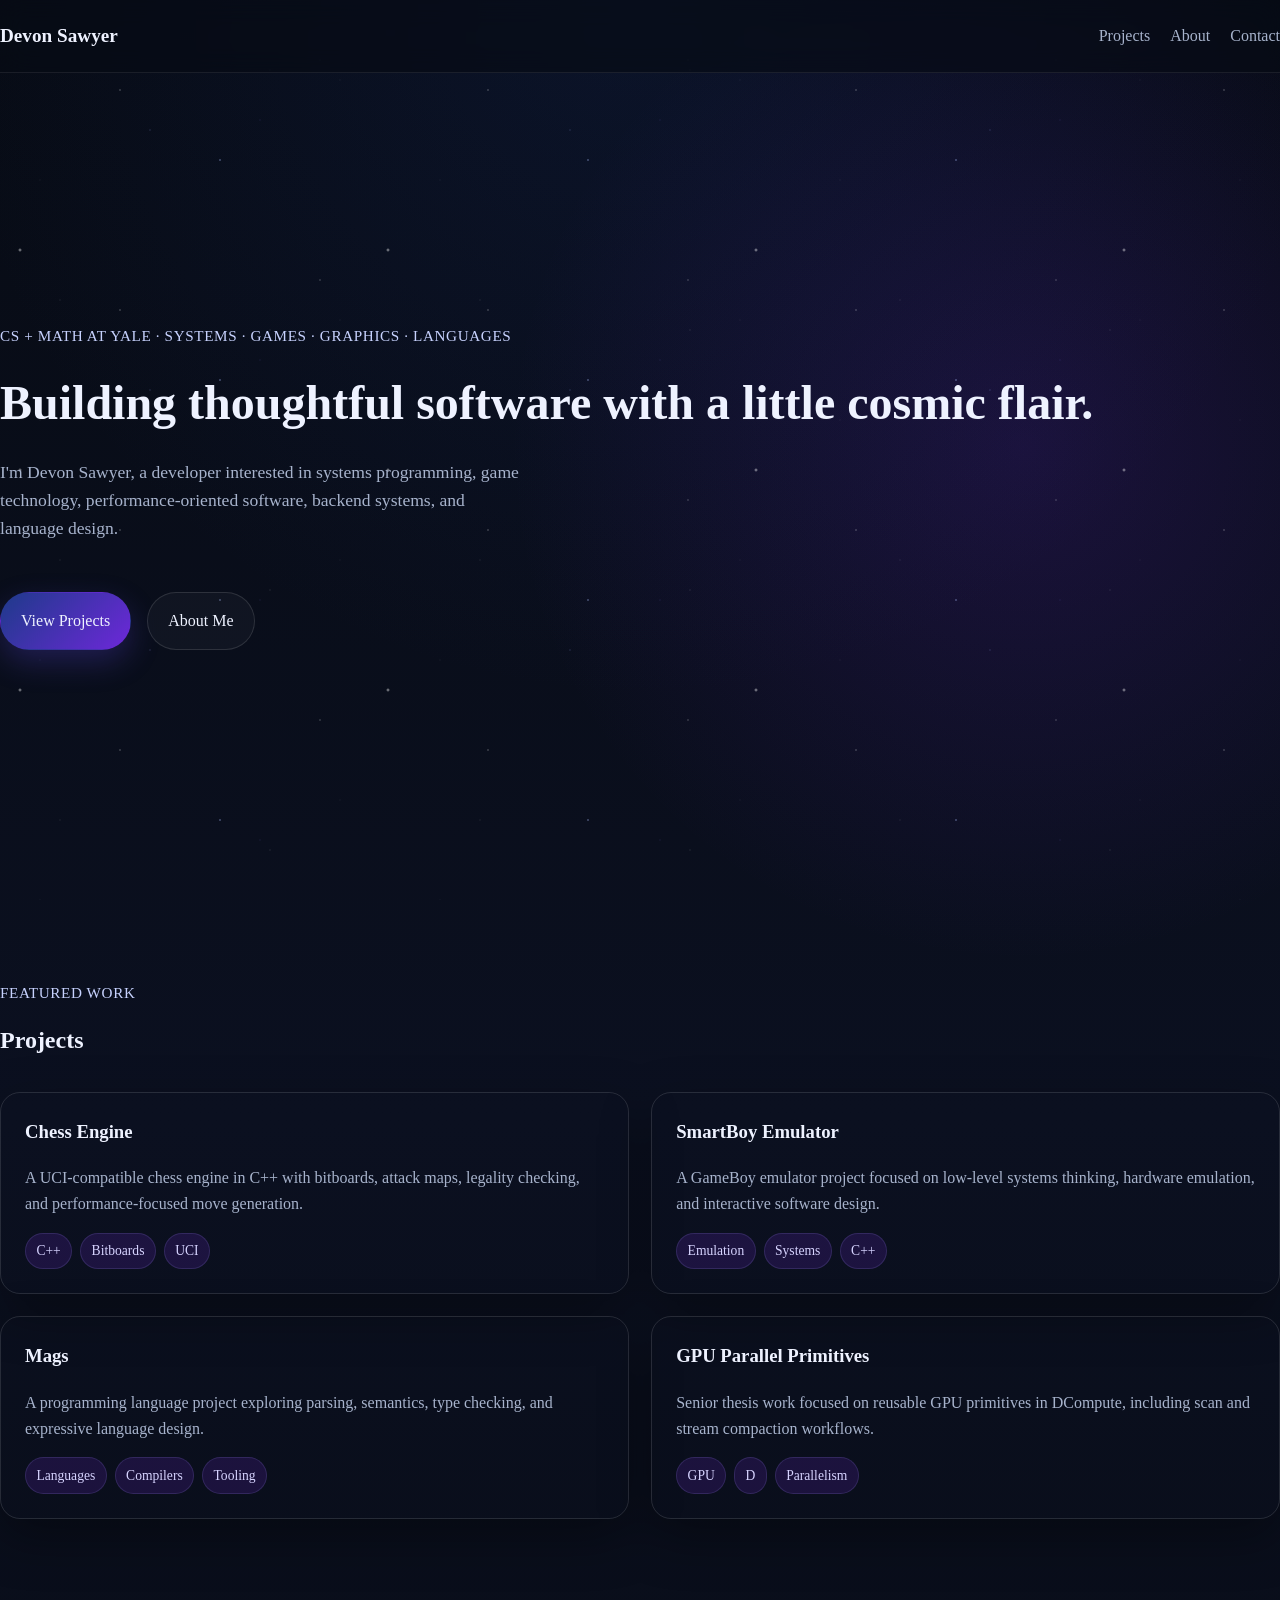
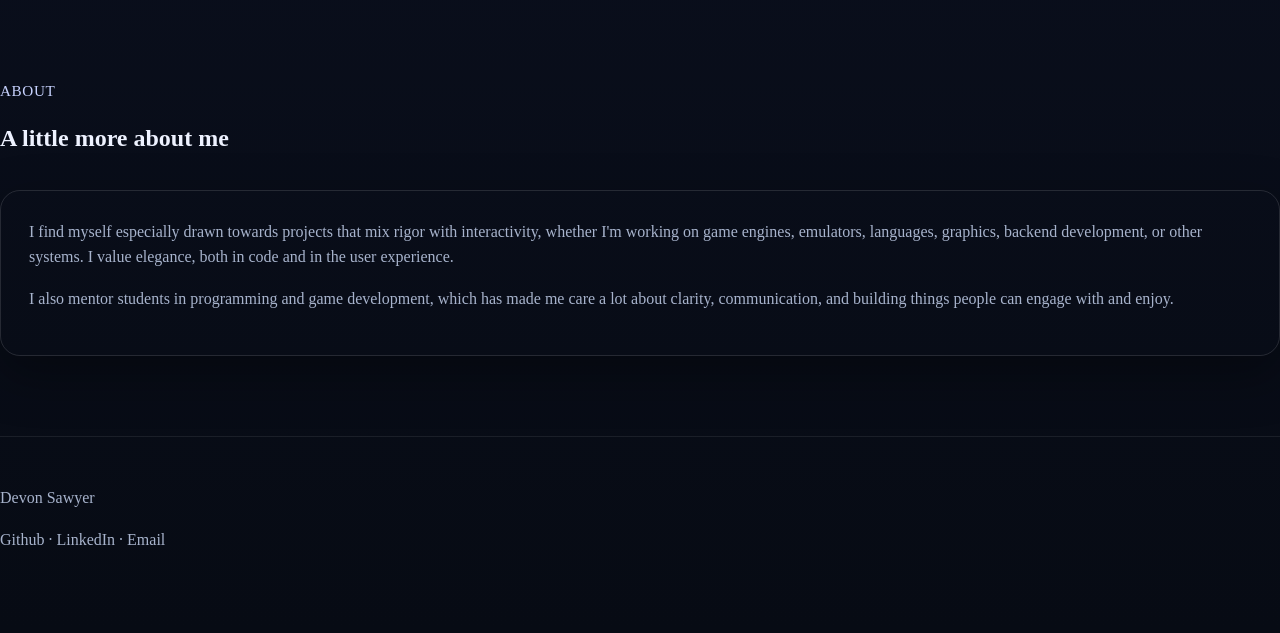
==== index.html @ 9388d80b "Initial information" ====
<!DOCTYPE html>
<html lang="en">
<head>
    <meta charset="UTF-8">
    <meta name="viewport" content="width=device-width, initial-scale=1.0">
    <title>Devon Sawyer</title>
    <link rel="stylesheet" href="styles.css">
</head>
<body>
    <div class="stars"></div>

    <header class="site-header">
        <nav class="container nav">
            <a href="#" class="logo">Devon Sawyer</a>
            <div class="nav-links">
                <a href="#projects">Projects</a>
                <a href="#about">About</a>
                <a href="#contact">Contact</a>
            </div>
        </nav>
    </header>

    <main>
        <section class="hero container">
            <p class="eyebrow">CS + Math at Yale · systems · games · graphics · languages</p>
            <h1>Building thoughtful software with a little cosmic flair.</h1>
            <p class="hero-text">
                I'm Devon Sawyer, a developer interested in systems programming, game technology, performance-oriented software, backend systems, and language design.
            </p>

            <div class="hero-buttons">
                <a href="#projects" class="button primary">View Projects</a>
                <a href="#about" class="button secondary">About Me</a>
            </div>
        </section>

        <section id="projects" class="container section">
            <div class="section-heading">
                <p class="eyebrow">Featured Work</p>
                <h2>Projects</h2>
            </div>

            <div class="projects-grid">
                <article class="card">
                    <h3>Chess Engine</h3>
                    <p>
                        A UCI-compatible chess engine in C++ with bitboards, attack maps, legality checking, and performance-focused move generation.
                    </p>
                    <div class="tags">
                        <span>C++</span>
                        <span>Bitboards</span>
                        <span>UCI</span>
                    </div>
                </article>

                <article class="card">
                    <h3>SmartBoy Emulator</h3>
                    <p>
                        A GameBoy emulator project focused on low-level systems thinking, hardware emulation, and interactive software design.
                    </p>
                    <div class="tags">
                        <span>Emulation</span>
                        <span>Systems</span>
                        <span>C++</span>
                    </div>
                </article>

                <article class="card">
                    <h3>Mags</h3>
                    <p>
                        A programming language project exploring parsing, semantics, type checking, and expressive language design.
                    </p>
                    <div class="tags">
                        <span>Languages</span>
                        <span>Compilers</span>
                        <span>Tooling</span>
                    </div>
                </article>

                <article class="card">
                    <h3>GPU Parallel Primitives</h3>
                    <p>
                        Senior thesis work focused on reusable GPU primitives in DCompute, including scan and stream compaction workflows.
                    </p>
                    <div class="tags">
                        <span>GPU</span>
                        <span>D</span>
                        <span>Parallelism</span>
                    </div>
                </article>
            </div>
        </section>

        <section id="about" class="container section">
            <div class="section-heading">
                <p class="eyebrow">About</p>
                <h2>A little more about me</h2>
            </div>

            <div class="about-card">
                <p>
                    I find myself especially drawn towards projects that mix rigor with interactivity, whether I'm working on game engines, emulators, languages, graphics, backend development, or other systems. I value elegance, both in code and in the user experience.
                </p>
                <p>
                    I also mentor students in programming and game development, which has made me care a lot about clarity, communication, and building things people can engage with and enjoy.
                </p>
            </div>
        </section>
    </main>

    <footer id="contact" class="container footer">
        <p>Devon Sawyer</p>
        <p>Github · LinkedIn · Email</p>
    </footer>

    <script src="script.js"></script>
</body>
</html>
---- styles.css ----
:root {
    --bg: #090d18;
    --bg-alt: #0d1324;
    --panel: rgpa(17, 24, 43, 0.78);
    --text: #eef2ff;
    --muted: #a7b3cc;
    --line: rgba(255, 255, 255, 0.12);
    --blue: #1e3a8a;
    --purple: #6d28d9;
    --purple-soft: rgba(109, 40, 217, 0.18);
    --radius: 20px;
    --shadow: 0 18px 50px rgba(0, 0, 0, 0.35);
}

* {
    box-sizing: border-box;
}

html {
    scroll-behavior: smooth;
}

body {
    margin: 0;
    font-family: Georgia, 'Times New Roman', Times, serif;
    color: var(--text);
    background:
        radial-gradient(circle at top, rgba(30, 58, 138, 0.18), transparent 30%),
        radial-gradient(circle at 80% 20%, rgba(109, 40, 217, 0.18), transparent 25%),
        linear-gradient(180deg, #070b14 0%, #0b1020 50%, #070b14 100%);
    line-height: 1.6;
    overflow-x: hidden;
}

a {
    color: inherit;
    text-decoration: none;
}

.container {
    width: min(100% - 2rem, var(--max-width));
    margin: 0 auto;
}

.stars,
.stars::before,
.stars::after {
    position: fixed;
    inset: 0;
    content: "";
    pointer-events: none;
    z-index: -1;
    background-repeat: repeat;
}

.stars {
    background-image:
        radial-gradient(2px 2px at 20px 30px, rgba(255, 255, 255, 0.8), transparent),
        radial-gradient(1px 1px at 120px 90px, rgba(255, 255, 255, 0.7), transparent),
        radial-gradient(1.5px 1.5px at 220px 160px, rgba(170, 190, 255, 0.7), transparent),
        radial-gradient(1px 1px at 320px 60px, rgba(255, 255, 255, 0.6), transparent);
    background-size: 368px 220px;
    animation: drift 90s linear infinite;
    opacity: 0.75;
}

.stars::before {
    background-image: 
        radial-gradient(1px 1px at 60px 40px, rgba(255, 255, 255, 0.5), transparent),
        radial-gradient(1.5px 1.5px at 150px 130px, rgba(160, 180, 255, 0.6), transparent),
        radial-gradient(1px 1px at 270px 70px, rgba(255, 255, 255, 0.55), transparent);
    background-size: 420px 260px;
    animation: drift 120s linear infinite reverse;
    opacity: 0.4;
}

.stars::after {
    background-image: 
        radial-gradient(1px 1px at 40px 180px, rgba(255, 255, 255, 0.45), transparent),
        radial-gradient(1.5px 1.5px at 260px 120px, rgba(143, 120, 255, 0.55), transparent),
        radial-gradient(1px 1px at 340px 80px, rgba(255, 255, 255, 0.5), transparent);
    background-size: 400px 240px;
    animation: drift 150s linear infinite;
    opacity: 0.25;
}

@keyframes drift {
    from {
        transform: translateY(0);
    }
    to {
        transform: translateY(-220px);
    }
}

.site-header {
    position: sticky;
    top: 0;
    z-index: 100;
    backdrop-filter: blur(12px);
    background: rgba(7, 11, 20, 0.65);
    border-bottom: 1px solid rgba(255, 255, 255, 0.08);
}

.nav {
    min-height: 72px;
    display: flex;
    justify-content: space-between;
    align-items: center;
    gap: 1rem;
}

.logo {
    font-size: 1.2rem;
    font-weight: 700;
}

.nav-links {
    display: flex;
    gap: 1.25rem;
    color: var(--muted);
}

.hero {
    min-height: calc(100vh - 72px);
    display: flex;
    flex-direction: column;
    justify-content: center;
    padding: 4rem 0;
}

.eyebrow {
    margin-bottom: 1rem;
    color: #c7d2fe;
    font-size: 0.95rem;
    letter-spacing: 0.04em;
    text-transform: uppercase;
}

h1, h2, h3, p {
    margin-top: 0;
}

h1 {
    font-size: clamp(2rem, 4vw, 3rem);
    margin-bottom: 1rem;
}

.hero-text {
    max-width: 60ch;
    color: var(--muted);
    font-size: 1.1rem;
}

.hero-buttons {
  display: flex;
  gap: 1rem;
  flex-wrap: wrap;
  margin-top: 2rem;
}

.button {
  display: inline-block;
  padding: 0.95rem 1.25rem;
  border-radius: 999px;
  border: 1px solid var(--line);
  transition: transform 0.18s ease, border-color 0.18s ease, background 0.18s ease;
}

.button:hover {
  transform: translateY(-2px);
}

.button.primary {
  background: linear-gradient(135deg, var(--blue), var(--purple));
  border-color: transparent;
  box-shadow: 0 12px 30px rgba(90, 70, 220, 0.28);
}

.button.secondary {
  background: rgba(255, 255, 255, 0.03);
}

.section {
  padding: 5rem 0;
}

.section-heading {
  margin-bottom: 2rem;
}

.projects-grid {
  display: grid;
  grid-template-columns: repeat(2, minmax(0, 1fr));
  gap: 1.4rem;
}

.card,
.about-card {
  background: var(--panel);
  border: 1px solid var(--line);
  border-radius: var(--radius);
  box-shadow: var(--shadow);
}

.card {
  padding: 1.5rem;
  transition: transform 0.18s ease, border-color 0.18s ease;
}

.card:hover {
  transform: translateY(-4px);
  border-color: rgba(140, 145, 255, 0.35);
}

.card p,
.about-card p {
  color: var(--muted);
}

.tags {
  display: flex;
  flex-wrap: wrap;
  gap: 0.5rem;
  margin-top: 1rem;
}

.tags span {
  display: inline-block;
  font-size: 0.85rem;
  padding: 0.4rem 0.65rem;
  border-radius: 999px;
  background: var(--purple-soft);
  border: 1px solid rgba(170, 150, 255, 0.16);
  color: #d7d4ff;
}

.about-card {
  padding: 1.75rem;
}

.footer {
  padding: 3rem 0 4rem;
  border-top: 1px solid rgba(255, 255, 255, 0.08);
  color: var(--muted);
}

@media (max-width: 800px) {
  .projects-grid {
    grid-template-columns: 1fr;
  }

  .nav {
    flex-direction: column;
    align-items: flex-start;
    padding: 1rem 0;
  }

  .hero {
    min-height: auto;
    padding-top: 5rem;
  }
}
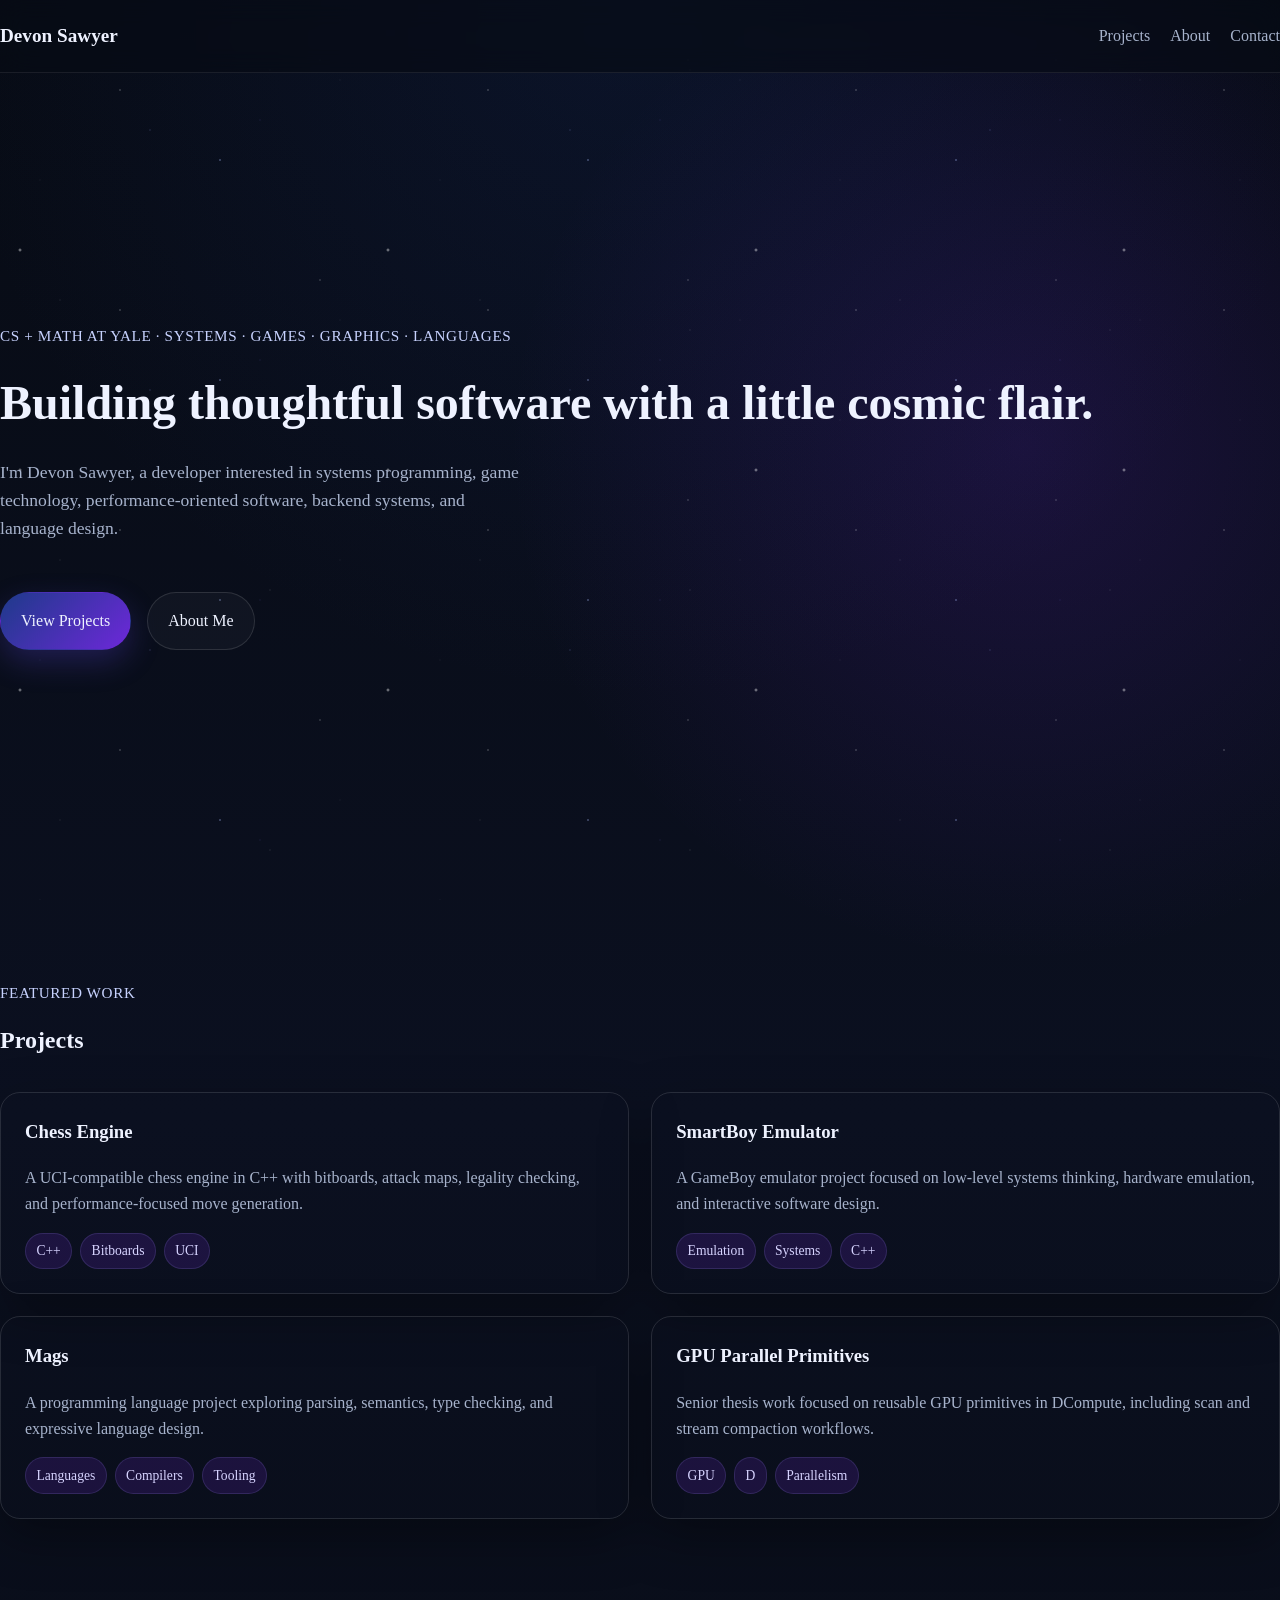
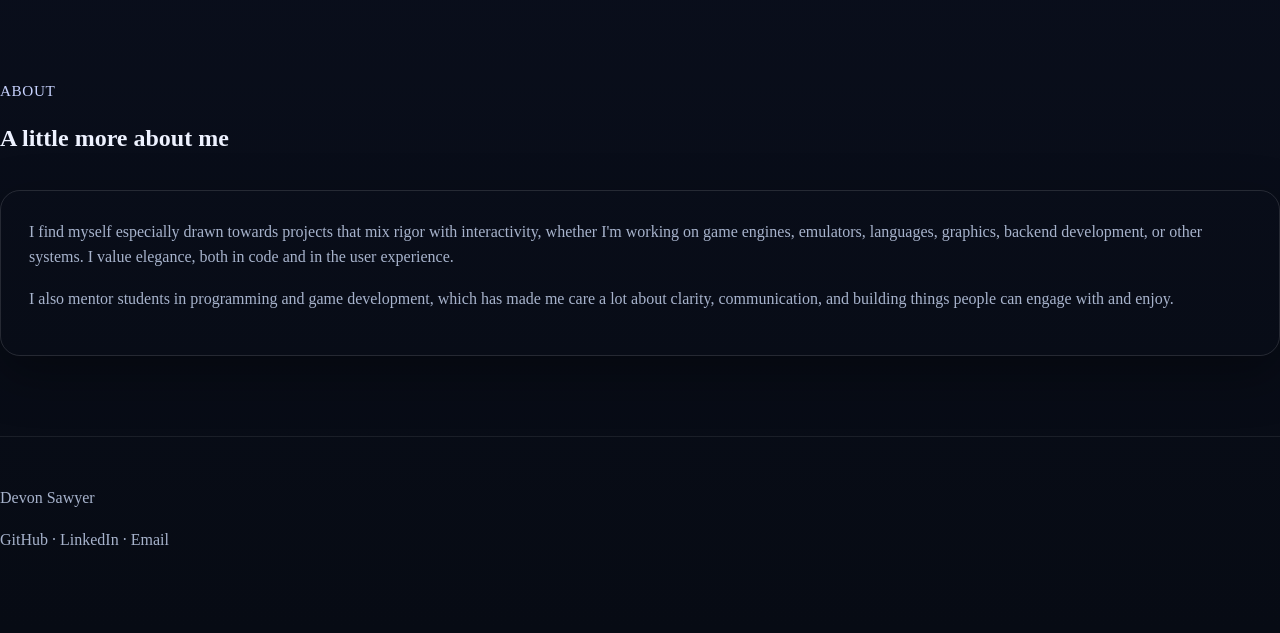
==== commit 13ae975c: "Added links" ====
--- a/index.html
+++ b/index.html
@@ -110,7 +110,11 @@
 
     <footer id="contact" class="container footer">
         <p>Devon Sawyer</p>
-        <p>Github · LinkedIn · Email</p>
+        <p>
+            <a href="https://github.com/Medalius55" target="_blank">GitHub</a> · 
+            <a href="https://www.linkedin.com/devon-sawyer1/" target="_blank">LinkedIn</a> · 
+            <a href="mailto:devon.sawyer2026@gmail.com">Email</a>
+        </p>
     </footer>
 
     <script src="script.js"></script>
